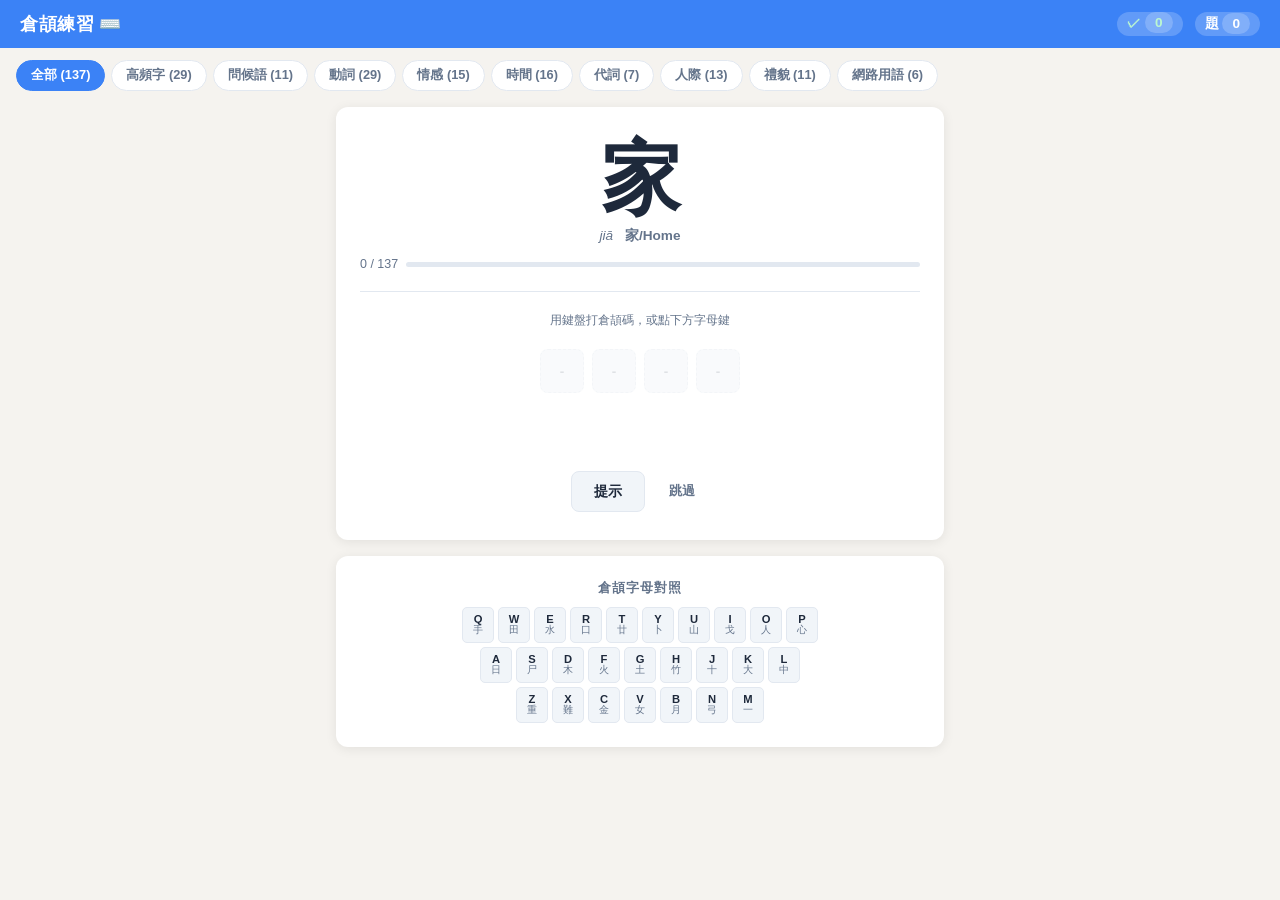
==== index.html @ c2fa1468 "Add Cangjie input method practice website Single-page HTML/CSS/JS app for practising 倉頡 (Cangjie) in" ====
<!DOCTYPE html>
<html lang="zh-TW">
<head>
  <meta charset="UTF-8" />
  <meta name="viewport" content="width=device-width, initial-scale=1.0" />
  <title>倉頡練習 Cangjie Practice</title>
  <style>
    /* ── Reset & Base ── */
    *, *::before, *::after { box-sizing: border-box; margin: 0; padding: 0; }
    :root {
      --bg: #f5f3ef;
      --card: #ffffff;
      --primary: #3b82f6;
      --primary-dark: #2563eb;
      --success: #22c55e;
      --error: #ef4444;
      --warn: #f59e0b;
      --text: #1e293b;
      --muted: #64748b;
      --border: #e2e8f0;
      --key-bg: #f1f5f9;
      --key-active: #bfdbfe;
      --key-correct: #bbf7d0;
      --radius: 12px;
      --shadow: 0 2px 12px rgba(0,0,0,.08);
    }
    html { font-size: 16px; }
    body {
      font-family: -apple-system, BlinkMacSystemFont, 'Segoe UI', 'PingFang TC',
                   'Noto Sans TC', sans-serif;
      background: var(--bg);
      color: var(--text);
      min-height: 100dvh;
      display: flex;
      flex-direction: column;
    }

    /* ── Header ── */
    header {
      background: var(--primary);
      color: #fff;
      padding: 12px 20px;
      display: flex;
      align-items: center;
      justify-content: space-between;
      flex-wrap: wrap;
      gap: 8px;
    }
    header h1 { font-size: 1.1rem; font-weight: 700; letter-spacing: .5px; }
    .score-bar {
      display: flex;
      gap: 12px;
      font-size: .85rem;
      font-weight: 600;
    }
    .score-bar span { background: rgba(255,255,255,.2); padding: 3px 10px; border-radius: 20px; }
    .score-correct { color: #bbf7d0; }
    .score-total   { color: #fff; }

    /* ── Category Tabs ── */
    .tabs {
      display: flex;
      overflow-x: auto;
      gap: 6px;
      padding: 12px 16px 0;
      scrollbar-width: none;
    }
    .tabs::-webkit-scrollbar { display: none; }
    .tab {
      flex-shrink: 0;
      padding: 6px 14px;
      border-radius: 20px;
      border: 1.5px solid var(--border);
      background: var(--card);
      cursor: pointer;
      font-size: .8rem;
      font-weight: 600;
      color: var(--muted);
      transition: all .2s;
      white-space: nowrap;
    }
    .tab.active {
      background: var(--primary);
      border-color: var(--primary);
      color: #fff;
    }

    /* ── Main Card ── */
    main {
      flex: 1;
      display: flex;
      flex-direction: column;
      align-items: center;
      padding: 16px;
      gap: 16px;
      max-width: 640px;
      width: 100%;
      margin: 0 auto;
    }

    .card {
      background: var(--card);
      border-radius: var(--radius);
      box-shadow: var(--shadow);
      padding: 24px;
      width: 100%;
    }

    /* Character display */
    .char-display {
      text-align: center;
      padding: 8px 0 4px;
    }
    .char-big {
      font-size: 5rem;
      line-height: 1;
      font-weight: 700;
      color: var(--text);
      letter-spacing: -2px;
    }
    .char-meta {
      margin-top: 8px;
      font-size: .85rem;
      color: var(--muted);
    }
    .char-pinyin { font-style: italic; margin-right: 8px; }
    .char-meaning { font-weight: 600; }

    /* Progress */
    .progress-wrap {
      margin-top: 12px;
      display: flex;
      align-items: center;
      gap: 8px;
      font-size: .78rem;
      color: var(--muted);
    }
    .progress-bar {
      flex: 1;
      height: 5px;
      background: var(--border);
      border-radius: 4px;
      overflow: hidden;
    }
    .progress-fill {
      height: 100%;
      background: var(--primary);
      border-radius: 4px;
      transition: width .4s;
    }

    /* Input area */
    .input-area {
      display: flex;
      flex-direction: column;
      align-items: center;
      gap: 12px;
      padding: 4px 0;
    }
    .code-display {
      display: flex;
      gap: 8px;
      justify-content: center;
      min-height: 52px;
      align-items: center;
    }
    .code-key {
      width: 44px;
      height: 44px;
      border-radius: 8px;
      background: var(--key-bg);
      border: 1.5px solid var(--border);
      display: flex;
      flex-direction: column;
      align-items: center;
      justify-content: center;
      font-size: .85rem;
      font-weight: 700;
      text-transform: uppercase;
      transition: all .15s;
      position: relative;
    }
    .code-key .radical {
      font-size: .6rem;
      color: var(--muted);
      font-weight: 400;
      margin-top: 1px;
    }
    .code-key.typed   { background: var(--key-active); border-color: var(--primary); color: var(--primary-dark); }
    .code-key.correct { background: var(--key-correct); border-color: var(--success); color: #15803d; }
    .code-key.wrong   { background: #fee2e2; border-color: var(--error); color: #b91c1c; }
    .code-key.empty   { border-style: dashed; opacity: .4; }

    /* Hidden real input to catch keyboard */
    #hidden-input {
      position: absolute;
      opacity: 0;
      pointer-events: none;
      width: 1px;
      height: 1px;
    }

    /* Feedback message */
    .feedback {
      font-size: .95rem;
      font-weight: 700;
      min-height: 1.4em;
      text-align: center;
      transition: opacity .2s;
    }
    .feedback.correct { color: var(--success); }
    .feedback.wrong   { color: var(--error); }
    .feedback.hint    { color: var(--warn); }

    /* Answer reveal */
    .answer-reveal {
      font-size: .85rem;
      color: var(--muted);
      text-align: center;
      min-height: 1.2em;
    }
    .answer-reveal strong { color: var(--text); font-family: monospace; letter-spacing: 2px; font-size: 1rem; }

    /* Buttons */
    .btn-row {
      display: flex;
      gap: 10px;
      justify-content: center;
      flex-wrap: wrap;
    }
    button {
      padding: 10px 22px;
      border-radius: 8px;
      border: none;
      font-size: .9rem;
      font-weight: 600;
      cursor: pointer;
      transition: all .15s;
    }
    .btn-primary {
      background: var(--primary);
      color: #fff;
    }
    .btn-primary:hover { background: var(--primary-dark); }
    .btn-secondary {
      background: var(--key-bg);
      color: var(--text);
      border: 1.5px solid var(--border);
    }
    .btn-secondary:hover { background: var(--border); }
    .btn-skip {
      background: transparent;
      color: var(--muted);
      font-size: .8rem;
      padding: 6px 14px;
    }

    /* ── Cangjie Keyboard Reference ── */
    .kbd-ref {
      width: 100%;
    }
    .kbd-ref h3 {
      font-size: .8rem;
      color: var(--muted);
      text-align: center;
      margin-bottom: 10px;
      text-transform: uppercase;
      letter-spacing: 1px;
    }
    .keyboard {
      display: flex;
      flex-direction: column;
      gap: 4px;
      align-items: center;
    }
    .kbd-row {
      display: flex;
      gap: 4px;
    }
    .kkey {
      width: 32px;
      height: 36px;
      border-radius: 5px;
      background: var(--key-bg);
      border: 1px solid var(--border);
      display: flex;
      flex-direction: column;
      align-items: center;
      justify-content: center;
      font-size: .65rem;
      line-height: 1.1;
      cursor: pointer;
      transition: background .1s;
      user-select: none;
    }
    .kkey:active { background: var(--key-active); }
    .kkey .eng  { font-weight: 700; font-size: .7rem; }
    .kkey .chi  { font-size: .62rem; color: var(--muted); }
    .kkey.lit   { background: var(--key-active); border-color: var(--primary); }

    /* ── Stats / Completed ── */
    .done-screen {
      text-align: center;
      padding: 16px 0;
    }
    .done-screen .big-emoji { font-size: 3.5rem; margin-bottom: 8px; }
    .done-screen h2 { font-size: 1.3rem; margin-bottom: 6px; }
    .done-screen p  { color: var(--muted); font-size: .9rem; }
    .stat-row {
      display: flex;
      gap: 12px;
      justify-content: center;
      margin: 16px 0;
      flex-wrap: wrap;
    }
    .stat-box {
      padding: 12px 20px;
      border-radius: var(--radius);
      background: var(--key-bg);
      text-align: center;
    }
    .stat-box .num  { font-size: 1.8rem; font-weight: 700; color: var(--primary); }
    .stat-box .lbl  { font-size: .75rem; color: var(--muted); margin-top: 2px; }

    /* ── Mobile tap buttons (virtual keyboard) ── */
    .mobile-hint {
      font-size: .75rem;
      color: var(--muted);
      text-align: center;
      margin-bottom: 4px;
    }

    @media (max-width: 480px) {
      .char-big { font-size: 4rem; }
      .kkey { width: 28px; height: 32px; font-size: .55rem; }
      .kkey .eng { font-size: .6rem; }
    }
  </style>
</head>
<body>

<header>
  <h1>倉頡練習 ⌨️</h1>
  <div class="score-bar">
    <span class="score-correct">✓ <span id="hdr-correct">0</span></span>
    <span class="score-total">題 <span id="hdr-total">0</span></span>
  </div>
</header>

<div class="tabs" id="tabs"></div>

<main>
  <!-- Practice card -->
  <div class="card" id="practice-card">
    <div class="char-display">
      <div class="char-big" id="char-display">？</div>
      <div class="char-meta">
        <span class="char-pinyin" id="char-pinyin"></span>
        <span class="char-meaning" id="char-meaning"></span>
      </div>
      <div class="progress-wrap">
        <span id="prog-text">0 / 0</span>
        <div class="progress-bar"><div class="progress-fill" id="prog-fill" style="width:0%"></div></div>
      </div>
    </div>

    <hr style="margin:16px 0;border:none;border-top:1px solid var(--border)">

    <div class="input-area">
      <div class="mobile-hint">用鍵盤打倉頡碼，或點下方字母鍵</div>

      <div class="code-display" id="code-display"></div>

      <input id="hidden-input" type="text" autocomplete="off" autocorrect="off"
             autocapitalize="off" spellcheck="false" />

      <div class="feedback" id="feedback"></div>
      <div class="answer-reveal" id="answer-reveal"></div>

      <div class="btn-row">
        <button class="btn-secondary" id="btn-hint">提示</button>
        <button class="btn-primary" id="btn-next" style="display:none">下一題 →</button>
        <button class="btn-skip" id="btn-skip">跳過</button>
      </div>
    </div>
  </div>

  <!-- Done screen (hidden) -->
  <div class="card done-screen" id="done-card" style="display:none">
    <div class="big-emoji" id="done-emoji">🎉</div>
    <h2 id="done-title">練習完成！</h2>
    <p id="done-sub"></p>
    <div class="stat-row">
      <div class="stat-box">
        <div class="num" id="stat-correct">-</div>
        <div class="lbl">答對</div>
      </div>
      <div class="stat-box">
        <div class="num" id="stat-total">-</div>
        <div class="lbl">總題數</div>
      </div>
      <div class="stat-box">
        <div class="num" id="stat-pct">-</div>
        <div class="lbl">正確率</div>
      </div>
    </div>
    <div class="btn-row">
      <button class="btn-primary" id="btn-restart">再練一次</button>
      <button class="btn-secondary" id="btn-allcat">選其他類別</button>
    </div>
  </div>

  <!-- Cangjie keyboard reference -->
  <div class="card kbd-ref">
    <h3>倉頡字母對照</h3>
    <div class="keyboard" id="keyboard"></div>
  </div>
</main>

<script>
// ─────────────────────────────────────────────
// Cangjie key → radical mapping
// ─────────────────────────────────────────────
const CJ_KEYS = {
  q:'手', w:'田', e:'水', r:'口', t:'廿',
  y:'卜', u:'山', i:'戈', o:'人', p:'心',
  a:'日', s:'尸', d:'木', f:'火', g:'土',
  h:'竹', j:'十', k:'大', l:'中',
  z:'重', x:'難', c:'金', v:'女', b:'月', n:'弓', m:'一'
};

// ─────────────────────────────────────────────
// Character dataset  (char, code, pinyin, meaning, category)
// Codes verified against Jackchows/Cangjie5 TC dictionary
// ─────────────────────────────────────────────
const CHARS = [
  // ── 人稱代詞
  { char:'我', code:'hqi',   pinyin:'wǒ',    meaning:'我/I',      cat:'pronouns' },
  { char:'你', code:'onf',   pinyin:'nǐ',    meaning:'你/You',    cat:'pronouns' },
  { char:'他', code:'opd',   pinyin:'tā',    meaning:'他/He',     cat:'pronouns' },
  { char:'她', code:'vpd',   pinyin:'tā',    meaning:'她/She',    cat:'pronouns' },
  { char:'們', code:'oan',   pinyin:'men',   meaning:'們/Plural', cat:'pronouns' },
  { char:'大', code:'k',     pinyin:'dà',    meaning:'大/Big',    cat:'pronouns' },
  { char:'小', code:'nc',    pinyin:'xiǎo',  meaning:'小/Small',  cat:'pronouns' },

  // ── 基本問候
  { char:'好', code:'vnd',   pinyin:'hǎo',  meaning:'好/Good',    cat:'greet' },
  { char:'嗎', code:'rsqf',  pinyin:'ma',   meaning:'嗎/？(Q)',   cat:'greet' },
  { char:'呢', code:'rsp',   pinyin:'ne',   meaning:'呢/And you?',cat:'greet' },
  { char:'啊', code:'rnlr',  pinyin:'ā',    meaning:'啊/Ah!',     cat:'greet' },
  { char:'嗯', code:'rwkp',  pinyin:'ń',    meaning:'嗯/Mm-hmm',  cat:'greet' },
  { char:'吧', code:'rau',   pinyin:'ba',   meaning:'吧/Right?',  cat:'greet' },
  { char:'哦', code:'rhqi',  pinyin:'ò',    meaning:'哦/Oh',      cat:'greet' },
  { char:'哈', code:'romr',  pinyin:'hā',   meaning:'哈/Haha',    cat:'greet' },
  { char:'哇', code:'rgg',   pinyin:'wā',   meaning:'哇/Wow',     cat:'greet' },
  { char:'嘿', code:'rwgf',  pinyin:'hēi',  meaning:'嘿/Hey',     cat:'greet' },
  { char:'哎', code:'rtk',   pinyin:'āi',   meaning:'哎/Alas',    cat:'greet' },

  // ── 常用動詞
  { char:'是', code:'amyo',  pinyin:'shì',  meaning:'是/Is',      cat:'verbs' },
  { char:'有', code:'kb',    pinyin:'yǒu',  meaning:'有/Have',    cat:'verbs' },
  { char:'要', code:'mwv',   pinyin:'yào',  meaning:'要/Want',    cat:'verbs' },
  { char:'來', code:'doo',   pinyin:'lái',  meaning:'來/Come',    cat:'verbs' },
  { char:'去', code:'gi',    pinyin:'qù',   meaning:'去/Go',      cat:'verbs' },
  { char:'說', code:'yrcru', pinyin:'shuō', meaning:'說/Say',     cat:'verbs' },
  { char:'看', code:'hqbu',  pinyin:'kàn',  meaning:'看/Look',    cat:'verbs' },
  { char:'知', code:'okr',   pinyin:'zhī',  meaning:'知/Know',    cat:'verbs' },
  { char:'想', code:'dup',   pinyin:'xiǎng',meaning:'想/Think',   cat:'verbs' },
  { char:'做', code:'ojrk',  pinyin:'zuò',  meaning:'做/Do',      cat:'verbs' },
  { char:'吃', code:'ron',   pinyin:'chī',  meaning:'吃/Eat',     cat:'verbs' },
  { char:'喝', code:'rapp',  altCodes:['rapv'], pinyin:'hē',   meaning:'喝/Drink',   cat:'verbs' },
  { char:'玩', code:'mgmmu', pinyin:'wán',  meaning:'玩/Play',    cat:'verbs' },
  { char:'走', code:'gyo',   pinyin:'zǒu',  meaning:'走/Walk',    cat:'verbs' },
  { char:'睡', code:'buhjm', pinyin:'shuì', meaning:'睡/Sleep',   cat:'verbs' },
  { char:'買', code:'wlbuc', pinyin:'mǎi',  meaning:'買/Buy',     cat:'verbs' },
  { char:'聽', code:'sgjwp', pinyin:'tīng', meaning:'聽/Listen',  cat:'verbs' },
  { char:'問', code:'anr',   pinyin:'wèn',  meaning:'問/Ask',     cat:'verbs' },
  { char:'幫', code:'gihab', pinyin:'bāng', meaning:'幫/Help',    cat:'verbs' },
  { char:'請', code:'yrqmb', pinyin:'qǐng', meaning:'請/Please',  cat:'verbs' },
  { char:'開', code:'anmt',  pinyin:'kāi',  meaning:'開/Open',    cat:'verbs' },
  { char:'關', code:'anvit', pinyin:'guān', meaning:'關/Close',   cat:'verbs' },
  { char:'找', code:'qi',    pinyin:'zhǎo', meaning:'找/Find',    cat:'verbs' },
  { char:'等', code:'hgdi',  pinyin:'děng', meaning:'等/Wait',    cat:'verbs' },
  { char:'覺', code:'hbbuu', pinyin:'jué',  meaning:'覺/Feel',    cat:'verbs' },
  { char:'得', code:'hoami', pinyin:'de',   meaning:'得/得',      cat:'verbs' },
  { char:'給', code:'vfomr', pinyin:'gěi',  meaning:'給/Give',    cat:'verbs' },
  { char:'讓', code:'yryrv', pinyin:'ràng', meaning:'讓/Let',     cat:'verbs' },
  { char:'記', code:'yrsu',  pinyin:'jì',   meaning:'記/Remember',cat:'verbs' },

  // ── 情感
  { char:'愛', code:'bbpe',  pinyin:'ài',   meaning:'愛/Love',    cat:'emotion' },
  { char:'喜', code:'grtr',  pinyin:'xǐ',   meaning:'喜/Happy',   cat:'emotion' },
  { char:'歡', code:'tgno',  pinyin:'huān', meaning:'歡/Joyful',  cat:'emotion' },
  { char:'樂', code:'vid',   pinyin:'lè',   meaning:'樂/Joyful',  cat:'emotion' },
  { char:'快', code:'pdk',   pinyin:'kuài', meaning:'快/Fast',    cat:'emotion' },
  { char:'高', code:'yrbr',  pinyin:'gāo',  meaning:'高/High',    cat:'emotion' },
  { char:'興', code:'hxbc',  pinyin:'xìng', meaning:'興/Excited', cat:'emotion' },
  { char:'棒', code:'dqkq',  pinyin:'bàng', meaning:'棒/Great',   cat:'emotion' },
  { char:'難', code:'toog',  pinyin:'nán',  meaning:'難/Hard',    cat:'emotion' },
  { char:'苦', code:'tjr',   pinyin:'kǔ',   meaning:'苦/Bitter',  cat:'emotion' },
  { char:'真', code:'jbmc',  pinyin:'zhēn', meaning:'真/Real',    cat:'emotion' },
  { char:'感', code:'irp',   pinyin:'gǎn',  meaning:'感/Feel',    cat:'emotion' },
  { char:'情', code:'pqmb',  pinyin:'qíng', meaning:'情/Feeling', cat:'emotion' },
  { char:'思', code:'wp',    pinyin:'sī',   meaning:'思/Think',   cat:'emotion' },
  { char:'心', code:'p',     pinyin:'xīn',  meaning:'心/Heart',   cat:'emotion' },

  // ── 時間
  { char:'今', code:'oin',   pinyin:'jīn',  meaning:'今/Today',   cat:'time' },
  { char:'明', code:'ab',    pinyin:'míng', meaning:'明/Tomorrow',cat:'time' },
  { char:'昨', code:'aos',   pinyin:'zuó',  meaning:'昨/Yesterday',cat:'time'},
  { char:'早', code:'aj',    pinyin:'zǎo',  meaning:'早/Morning', cat:'time' },
  { char:'晚', code:'anau',  altCodes:['ashu'], pinyin:'wǎn',  meaning:'晚/Evening', cat:'time' },
  { char:'天', code:'mk',    pinyin:'tiān', meaning:'天/Day',     cat:'time' },
  { char:'日', code:'a',     pinyin:'rì',   meaning:'日/Sun/Day', cat:'time' },
  { char:'月', code:'b',     pinyin:'yuè',  meaning:'月/Month',   cat:'time' },
  { char:'年', code:'oq',    pinyin:'nián', meaning:'年/Year',    cat:'time' },
  { char:'星', code:'ahqm',  pinyin:'xīng', meaning:'星/Star',    cat:'time' },
  { char:'期', code:'tcb',   pinyin:'qī',   meaning:'期/Period',  cat:'time' },
  { char:'時', code:'agdi',  pinyin:'shí',  meaning:'時/Time',    cat:'time' },
  { char:'候', code:'olnk',  pinyin:'hòu',  meaning:'候/Wait',    cat:'time' },
  { char:'後', code:'hovie', pinyin:'hòu',  meaning:'後/After',   cat:'time' },
  { char:'前', code:'tbln',  pinyin:'qián', meaning:'前/Before',  cat:'time' },
  { char:'再', code:'mgb',   pinyin:'zài',  meaning:'再/Again',   cat:'time' },

  // ── 常見高頻字
  { char:'的', code:'hapi',  pinyin:'de',   meaning:'的/possessive',cat:'common' },
  { char:'一', code:'m',     pinyin:'yī',   meaning:'一/One',     cat:'common' },
  { char:'不', code:'mf',    pinyin:'bù',   meaning:'不/Not',     cat:'common' },
  { char:'了', code:'nn',    pinyin:'le',   meaning:'了/particle',cat:'common' },
  { char:'和', code:'hdr',   pinyin:'hé',   meaning:'和/And',     cat:'common' },
  { char:'人', code:'o',     pinyin:'rén',  meaning:'人/Person',  cat:'common' },
  { char:'這', code:'yymr',  pinyin:'zhè',  meaning:'這/This',    cat:'common' },
  { char:'中', code:'l',     pinyin:'zhōng',meaning:'中/Middle',  cat:'common' },
  { char:'為', code:'iknf',  pinyin:'wéi',  meaning:'為/For',     cat:'common' },
  { char:'上', code:'ym',    pinyin:'shàng',meaning:'上/Up',      cat:'common' },
  { char:'個', code:'owjr',  pinyin:'gè',   meaning:'個/Measure', cat:'common' },
  { char:'以', code:'vio',   pinyin:'yǐ',   meaning:'以/Use',     cat:'common' },
  { char:'也', code:'pd',    pinyin:'yě',   meaning:'也/Also',    cat:'common' },
  { char:'能', code:'ibpp',  pinyin:'néng', meaning:'能/Can',     cat:'common' },
  { char:'下', code:'my',    pinyin:'xià',  meaning:'下/Down',    cat:'common' },
  { char:'子', code:'nd',    pinyin:'zi',   meaning:'子/Child',   cat:'common' },
  { char:'在', code:'klg',   pinyin:'zài',  meaning:'在/At',      cat:'common' },
  { char:'可', code:'mnr',   pinyin:'kě',   meaning:'可/Can',     cat:'common' },
  { char:'就', code:'yfiku', pinyin:'jiù',  meaning:'就/Just',    cat:'common' },
  { char:'對', code:'tgdi',  pinyin:'duì',  meaning:'對/Right',   cat:'common' },
  { char:'會', code:'omwa',  pinyin:'huì',  meaning:'會/Will',    cat:'common' },
  { char:'都', code:'janl',  pinyin:'dōu',  meaning:'都/All',     cat:'common' },
  { char:'那', code:'sqnl',  pinyin:'nà',   meaning:'那/That',    cat:'common' },
  { char:'就', code:'yfiku', pinyin:'jiù',  meaning:'就/Then',    cat:'common' },
  { char:'因', code:'wk',    pinyin:'yīn',  meaning:'因/Because', cat:'common' },
  { char:'而', code:'mbll',  pinyin:'ér',   meaning:'而/And',     cat:'common' },
  { char:'但', code:'oam',   pinyin:'dàn',  meaning:'但/But',     cat:'common' },
  { char:'或', code:'irm',   pinyin:'huò',  meaning:'或/Or',      cat:'common' },
  { char:'只', code:'rc',    pinyin:'zhǐ',  meaning:'只/Only',    cat:'common' },
  { char:'已', code:'su',    pinyin:'yǐ',   meaning:'已/Already', cat:'common' },

  // ── 人際關係
  { char:'朋', code:'bb',    pinyin:'péng', meaning:'朋/Friend',  cat:'people' },
  { char:'友', code:'ke',    pinyin:'yǒu',  meaning:'友/Friend',  cat:'people' },
  { char:'家', code:'jmso',  pinyin:'jiā',  meaning:'家/Home',    cat:'people' },
  { char:'父', code:'ck',    pinyin:'fù',   meaning:'父/Father',  cat:'people' },
  { char:'母', code:'wyi',   pinyin:'mǔ',   meaning:'母/Mother',  cat:'people' },
  { char:'兄', code:'rhu',   pinyin:'xiōng',meaning:'兄/Brother', cat:'people' },
  { char:'弟', code:'cnlh',  pinyin:'dì',   meaning:'弟/Brother', cat:'people' },
  { char:'姐', code:'vbm',   pinyin:'jiě',  meaning:'姐/Sister',  cat:'people' },
  { char:'妹', code:'vjd',   pinyin:'mèi',  meaning:'妹/Sister',  cat:'people' },
  { char:'男', code:'wks',   pinyin:'nán',  meaning:'男/Male',    cat:'people' },
  { char:'女', code:'v',     pinyin:'nǚ',   meaning:'女/Female',  cat:'people' },
  { char:'老', code:'jkp',   pinyin:'lǎo',  meaning:'老/Old',     cat:'people' },
  { char:'師', code:'hrmlb', pinyin:'shī',  meaning:'師/Teacher', cat:'people' },

  // ── 道謝道歉
  { char:'謝', code:'yrhhi', pinyin:'xiè',  meaning:'謝/Thanks',  cat:'polite' },
  { char:'對', code:'tgdi',  pinyin:'duì',  meaning:'對/Correct', cat:'polite' },
  { char:'起', code:'goru',  pinyin:'qǐ',   meaning:'起/Rise',    cat:'polite' },
  { char:'沒', code:'ehse',  altCodes:['ene'], pinyin:'méi',  meaning:'沒/No/Not',  cat:'polite' },
  { char:'事', code:'jlln',  pinyin:'shì',  meaning:'事/Matter',  cat:'polite' },
  { char:'係', code:'ohvf',  pinyin:'xì',   meaning:'係/Connect', cat:'polite' },
  { char:'辛', code:'ytj',   pinyin:'xīn',  meaning:'辛/Hard',    cat:'polite' },
  { char:'苦', code:'tjr',   pinyin:'kǔ',   meaning:'苦/Hard',    cat:'polite' },
  { char:'加', code:'ksr',   pinyin:'jiā',  meaning:'加/Add',     cat:'polite' },
  { char:'油', code:'elw',   pinyin:'yóu',  meaning:'油/Oil',     cat:'polite' },
  { char:'抱', code:'qpru',  pinyin:'bào',  meaning:'抱/Hold',    cat:'polite' },
  { char:'歉', code:'ccno',  altCodes:['hcno','tcno'], pinyin:'qiàn', meaning:'歉/Apology', cat:'polite' },
  { char:'意', code:'ytap',  pinyin:'yì',   meaning:'意/Meaning', cat:'polite' },
  { char:'思', code:'wp',    pinyin:'si',   meaning:'思/Think',   cat:'polite' },

  // ── 網路用語 / 常用表達
  { char:'哈', code:'romr',  pinyin:'hā',   meaning:'哈/LOL',     cat:'net' },
  { char:'哦', code:'rhqi',  pinyin:'ò',    meaning:'哦/Oh I see',cat:'net' },
  { char:'嗯', code:'rwkp',  pinyin:'ń',    meaning:'嗯/Mm',      cat:'net' },
  { char:'喔', code:'rsmg',  pinyin:'ō',    meaning:'喔/Oh',      cat:'net' },
  { char:'棒', code:'dqkq',  pinyin:'bàng', meaning:'棒/Awesome', cat:'net' },
  { char:'讚', code:'yrhuc', pinyin:'zàn',  meaning:'讚/Like',    cat:'net' },
  { char:'很', code:'hoav',  pinyin:'hěn',  meaning:'很/Very',    cat:'net' },
  { char:'超', code:'goshr', pinyin:'chāo', meaning:'超/Super',   cat:'net' },
  { char:'最', code:'asje',  pinyin:'zuì',  meaning:'最/Most',    cat:'net' },
  { char:'好', code:'vnd',   pinyin:'hǎo',  meaning:'好/Good',    cat:'net' },
  { char:'了', code:'nn',    pinyin:'le',   meaning:'了/Done',    cat:'net' },
  { char:'喜', code:'grtr',  pinyin:'xǐ',   meaning:'喜/Like',    cat:'net' },
  { char:'歡', code:'tgno',  pinyin:'huān', meaning:'歡/Happy',   cat:'net' },
  { char:'哭', code:'rrik',  pinyin:'kū',   meaning:'哭/Cry',     cat:'net' },
];

// Remove duplicates by char
const seen = new Set();
const UNIQUE_CHARS = CHARS.filter(c => {
  if (seen.has(c.char)) return false;
  seen.add(c.char);
  return true;
});

// ─────────────────────────────────────────────
// Categories
// ─────────────────────────────────────────────
const CATEGORIES = [
  { id: 'all',      label: '全部' },
  { id: 'common',   label: '高頻字' },
  { id: 'greet',    label: '問候語' },
  { id: 'verbs',    label: '動詞' },
  { id: 'emotion',  label: '情感' },
  { id: 'time',     label: '時間' },
  { id: 'pronouns', label: '代詞' },
  { id: 'people',   label: '人際' },
  { id: 'polite',   label: '禮貌' },
  { id: 'net',      label: '網路用語' },
];

// ─────────────────────────────────────────────
// State
// ─────────────────────────────────────────────
let currentCat  = 'all';
let queue       = [];
let idx         = 0;
let typed       = '';
let answered    = false;
let totalQ      = 0;
let correctQ    = 0;
let litKeys     = new Set();

// ─────────────────────────────────────────────
// DOM refs
// ─────────────────────────────────────────────
const elChar    = document.getElementById('char-display');
const elPinyin  = document.getElementById('char-pinyin');
const elMeaning = document.getElementById('char-meaning');
const elProg    = document.getElementById('prog-text');
const elFill    = document.getElementById('prog-fill');
const elCode    = document.getElementById('code-display');
const elFB      = document.getElementById('feedback');
const elReveal  = document.getElementById('answer-reveal');
const elNext    = document.getElementById('btn-next');
const elHint    = document.getElementById('btn-hint');
const elSkip    = document.getElementById('btn-skip');
const elInput   = document.getElementById('hidden-input');
const elHdrC    = document.getElementById('hdr-correct');
const elHdrT    = document.getElementById('hdr-total');
const elPCard   = document.getElementById('practice-card');
const elDCard   = document.getElementById('done-card');
const elKbd     = document.getElementById('keyboard');

// ─────────────────────────────────────────────
// Build Cangjie keyboard reference
// ─────────────────────────────────────────────
const KBD_ROWS = [
  ['q','w','e','r','t','y','u','i','o','p'],
  ['a','s','d','f','g','h','j','k','l'],
  ['z','x','c','v','b','n','m'],
];

function buildKeyboard() {
  KBD_ROWS.forEach(row => {
    const div = document.createElement('div');
    div.className = 'kbd-row';
    row.forEach(k => {
      const el = document.createElement('div');
      el.className = 'kkey';
      el.id = `kkey-${k}`;
      el.innerHTML = `<span class="eng">${k.toUpperCase()}</span><span class="chi">${CJ_KEYS[k] || ''}</span>`;
      div.appendChild(el);
    });
    elKbd.appendChild(div);
  });
}

function litKeyboard(keys) {
  litKeys.forEach(k => {
    const el = document.getElementById(`kkey-${k}`);
    if (el) el.classList.remove('lit');
  });
  litKeys.clear();
  keys.forEach(k => {
    const el = document.getElementById(`kkey-${k}`);
    if (el) { el.classList.add('lit'); litKeys.add(k); }
  });
}

// ─────────────────────────────────────────────
// Build category tabs
// ─────────────────────────────────────────────
function buildTabs() {
  const wrap = document.getElementById('tabs');
  CATEGORIES.forEach(c => {
    const btn = document.createElement('button');
    btn.className = 'tab' + (c.id === currentCat ? ' active' : '');
    const count = c.id === 'all'
      ? UNIQUE_CHARS.length
      : UNIQUE_CHARS.filter(x => x.cat === c.id).length;
    btn.textContent = `${c.label} (${count})`;
    btn.dataset.cat = c.id;
    btn.addEventListener('click', () => {
      currentCat = c.id;
      document.querySelectorAll('.tab').forEach(t => t.classList.remove('active'));
      btn.classList.add('active');
      startSession();
    });
    wrap.appendChild(btn);
  });
}

// ─────────────────────────────────────────────
// Session management
// ─────────────────────────────────────────────
function startSession() {
  const pool = currentCat === 'all'
    ? [...UNIQUE_CHARS]
    : UNIQUE_CHARS.filter(c => c.cat === currentCat);

  // Shuffle
  queue = pool.sort(() => Math.random() - .5);
  idx       = 0;
  totalQ    = 0;
  correctQ  = 0;
  updateHeader();
  elPCard.style.display = '';
  elDCard.style.display = 'none';
  loadQuestion();
}

function loadQuestion() {
  if (idx >= queue.length) { showDone(); return; }
  const item = queue[idx];
  elChar.textContent    = item.char;
  elPinyin.textContent  = item.pinyin;
  elMeaning.textContent = item.meaning;
  typed    = '';
  answered = false;
  elFB.textContent     = '';
  elFB.className       = 'feedback';
  elReveal.innerHTML   = '';
  elNext.style.display = 'none';
  elHint.style.display = '';
  elSkip.style.display = '';
  renderCodeSlots(item.code, '');
  litKeyboard([]);
  updateProgress();
  focusInput();
}

function updateProgress() {
  const total = queue.length;
  const pct   = total ? Math.round((idx / total) * 100) : 0;
  elProg.textContent      = `${idx} / ${total}`;
  elFill.style.width      = `${pct}%`;
}

function updateHeader() {
  elHdrC.textContent = correctQ;
  elHdrT.textContent = totalQ;
}

// ─────────────────────────────────────────────
// Render code key slots
// ─────────────────────────────────────────────
function renderCodeSlots(code, typed, state) {
  elCode.innerHTML = '';
  const len = code.length;
  for (let i = 0; i < len; i++) {
    const letter = code[i];
    const div = document.createElement('div');
    let cls = 'code-key';
    if (state === 'correct') {
      cls += ' correct';
      div.innerHTML = `${letter.toUpperCase()}<span class="radical">${CJ_KEYS[letter] || ''}</span>`;
    } else if (state === 'wrong') {
      if (i < typed.length) {
        cls += typed[i] === letter ? ' correct' : ' wrong';
      } else {
        cls += ' empty';
      }
      div.innerHTML = `${letter.toUpperCase()}<span class="radical">${CJ_KEYS[letter] || ''}</span>`;
    } else {
      if (i < typed.length) {
        cls += ' typed';
        div.innerHTML = `${typed[i].toUpperCase()}<span class="radical">${CJ_KEYS[typed[i]] || ''}</span>`;
      } else {
        cls += ' empty';
        div.innerHTML = `<span style="opacity:.3">-</span>`;
      }
    }
    div.className = cls;
    elCode.appendChild(div);
  }
}

// ─────────────────────────────────────────────
// Input handling
// ─────────────────────────────────────────────
function focusInput() {
  elInput.value = '';
  // Small timeout for mobile
  setTimeout(() => elInput.focus(), 50);
}

elInput.addEventListener('input', e => {
  if (answered) return;
  const raw  = e.target.value.toLowerCase().replace(/[^a-z]/g, '');
  e.target.value = '';
  if (!raw) return;
  const item = queue[idx];
  const code = item.code;

  // Accept one char at a time
  for (const ch of raw) {
    if (typed.length < code.length) {
      typed += ch;
    }
  }
  renderCodeSlots(code, typed, null);
  litKeyboard([...typed]);

  // Auto-submit when length matches
  if (typed.length === code.length) {
    submitAnswer();
  }
});

// Also handle keydown for better desktop UX
elInput.addEventListener('keydown', e => {
  if (e.key === 'Backspace' && !answered) {
    typed = typed.slice(0, -1);
    renderCodeSlots(queue[idx].code, typed, null);
    litKeyboard([...typed]);
    e.preventDefault();
    return;
  }
  if (e.key === 'Enter' && answered) {
    nextQuestion();
    return;
  }
});

// Click anywhere on practice card to refocus
elPCard.addEventListener('click', () => { if (!answered) focusInput(); });

// ─────────────────────────────────────────────
// Submit
// ─────────────────────────────────────────────
function submitAnswer() {
  if (answered) return;
  answered = true;
  const item      = queue[idx];
  const code      = item.code;
  const validCodes = [code, ...(item.altCodes || [])];
  const isOK      = validCodes.includes(typed);

  totalQ++;
  if (isOK) correctQ++;
  updateHeader();

  if (isOK) {
    elFB.textContent  = '✓ 正確！';
    elFB.className    = 'feedback correct';
    renderCodeSlots(code, typed, 'correct');
    litKeyboard([...code]);
  } else {
    elFB.textContent  = '✗ 不對，正確答案：';
    elFB.className    = 'feedback wrong';
    renderCodeSlots(code, typed, 'wrong');
    showReveal(code);
  }

  elNext.style.display = 'inline-block';
  elHint.style.display = 'none';
  elSkip.style.display = 'none';
}

function showReveal(code) {
  const keys = [...code].map(k => `<strong>${k.toUpperCase()}</strong> ${CJ_KEYS[k] || ''}`).join(' ');
  elReveal.innerHTML = `${code.toUpperCase()} （${[...code].map(k=>CJ_KEYS[k]||k).join('')}）`;
}

// ─────────────────────────────────────────────
// Next question
// ─────────────────────────────────────────────
function nextQuestion() {
  idx++;
  loadQuestion();
}

elNext.addEventListener('click', nextQuestion);

elSkip.addEventListener('click', () => {
  // Move skipped item to end
  const skipped = queue.splice(idx, 1)[0];
  queue.push(skipped);
  updateProgress();
  loadQuestion();
});

elHint.addEventListener('click', () => {
  const item  = queue[idx];
  const first = item.code[0];
  elFB.textContent = `提示：第一個字母是 ${first.toUpperCase()} (${CJ_KEYS[first] || first})`;
  elFB.className   = 'feedback hint';
  litKeyboard([first]);
  focusInput();
});

// ─────────────────────────────────────────────
// Done screen
// ─────────────────────────────────────────────
function showDone() {
  elPCard.style.display = 'none';
  elDCard.style.display = '';
  const pct = totalQ ? Math.round((correctQ / totalQ) * 100) : 0;
  document.getElementById('stat-correct').textContent = correctQ;
  document.getElementById('stat-total').textContent   = totalQ;
  document.getElementById('stat-pct').textContent     = pct + '%';
  document.getElementById('done-emoji').textContent   = pct >= 80 ? '🎉' : pct >= 50 ? '💪' : '📚';
  document.getElementById('done-title').textContent   = pct >= 80 ? '練習完成！太棒了！' : pct >= 50 ? '繼續努力！' : '加油！多練習！';
  document.getElementById('done-sub').textContent     = `本次正確率 ${pct}%`;
  litKeyboard([]);
}

document.getElementById('btn-restart').addEventListener('click', startSession);
document.getElementById('btn-allcat').addEventListener('click', () => {
  currentCat = 'all';
  document.querySelectorAll('.tab').forEach(t => t.classList.remove('active'));
  document.querySelector('.tab[data-cat="all"]').classList.add('active');
  startSession();
});

// ─────────────────────────────────────────────
// Init
// ─────────────────────────────────────────────
buildKeyboard();

// Tap keyboard keys on mobile (delegated)
elKbd.addEventListener('click', e => {
  if (answered) return;
  const el = e.target.closest('.kkey');
  if (!el) return;
  const key = el.id.replace('kkey-', '');
  const item = queue[idx];
  if (!item) return;
  const code = item.code;
  if (typed.length < code.length) {
    typed += key;
    renderCodeSlots(code, typed, null);
    litKeyboard([...typed]);
    if (typed.length === code.length) submitAnswer();
  }
});

buildTabs();
startSession();
</script>
</body>
</html>
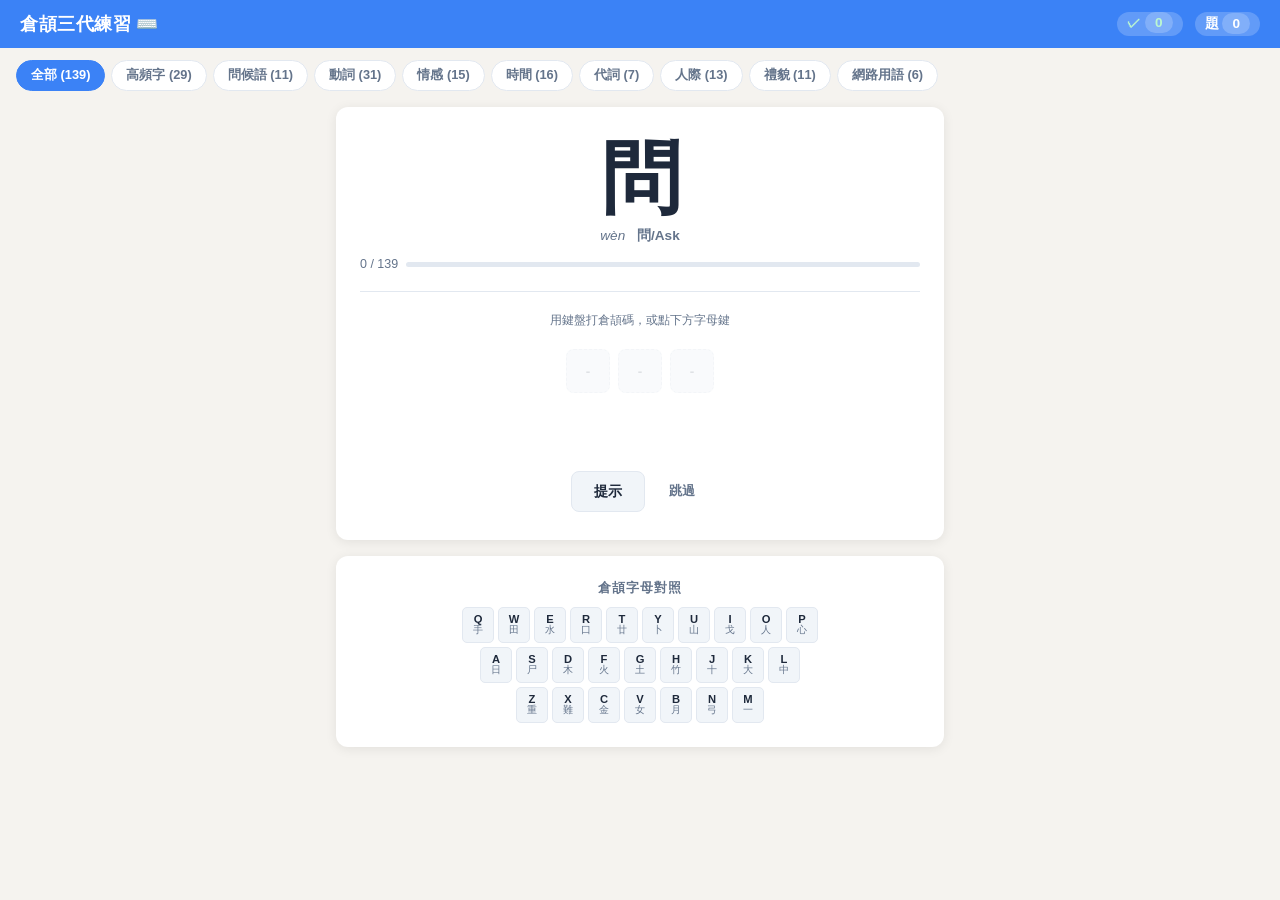
==== commit 183004c0: "Switch to Cangjie 3 (倉頡三代) codes - Rename title/header to 倉頡三代 - Fix 昨: aos→ahs (CJ3 code) - Fix 開: " ====
--- a/index.html
+++ b/index.html
@@ -3,7 +3,7 @@
 <head>
   <meta charset="UTF-8" />
   <meta name="viewport" content="width=device-width, initial-scale=1.0" />
-  <title>倉頡練習 Cangjie Practice</title>
+  <title>倉頡三代練習 Cangjie 3 Practice</title>
   <style>
     /* ── Reset & Base ── */
     *, *::before, *::after { box-sizing: border-box; margin: 0; padding: 0; }
@@ -340,7 +340,7 @@
 <body>
 
 <header>
-  <h1>倉頡練習 ⌨️</h1>
+  <h1>倉頡三代練習 ⌨️</h1>
   <div class="score-bar">
     <span class="score-correct">✓ <span id="hdr-correct">0</span></span>
     <span class="score-total">題 <span id="hdr-total">0</span></span>
@@ -477,7 +477,9 @@
   { char:'問', code:'anr',   pinyin:'wèn',  meaning:'問/Ask',     cat:'verbs' },
   { char:'幫', code:'gihab', pinyin:'bāng', meaning:'幫/Help',    cat:'verbs' },
   { char:'請', code:'yrqmb', pinyin:'qǐng', meaning:'請/Please',  cat:'verbs' },
-  { char:'開', code:'anmt',  pinyin:'kāi',  meaning:'開/Open',    cat:'verbs' },
+  { char:'作', code:'ohs',   pinyin:'zuò',  meaning:'作/Do/Make', cat:'verbs' },
+  { char:'應', code:'igp',   pinyin:'yīng', meaning:'應/Should',  cat:'verbs' },
+  { char:'開', code:'anmjj', altCodes:['anmkj','anmt'], pinyin:'kāi',  meaning:'開/Open',    cat:'verbs' },
   { char:'關', code:'anvit', pinyin:'guān', meaning:'關/Close',   cat:'verbs' },
   { char:'找', code:'qi',    pinyin:'zhǎo', meaning:'找/Find',    cat:'verbs' },
   { char:'等', code:'hgdi',  pinyin:'děng', meaning:'等/Wait',    cat:'verbs' },
@@ -507,7 +509,7 @@
   // ── 時間
   { char:'今', code:'oin',   pinyin:'jīn',  meaning:'今/Today',   cat:'time' },
   { char:'明', code:'ab',    pinyin:'míng', meaning:'明/Tomorrow',cat:'time' },
-  { char:'昨', code:'aos',   pinyin:'zuó',  meaning:'昨/Yesterday',cat:'time'},
+  { char:'昨', code:'ahs',   pinyin:'zuó',  meaning:'昨/Yesterday',cat:'time'},
   { char:'早', code:'aj',    pinyin:'zǎo',  meaning:'早/Morning', cat:'time' },
   { char:'晚', code:'anau',  altCodes:['ashu'], pinyin:'wǎn',  meaning:'晚/Evening', cat:'time' },
   { char:'天', code:'mk',    pinyin:'tiān', meaning:'天/Day',     cat:'time' },
@@ -581,7 +583,7 @@
   { char:'加', code:'ksr',   pinyin:'jiā',  meaning:'加/Add',     cat:'polite' },
   { char:'油', code:'elw',   pinyin:'yóu',  meaning:'油/Oil',     cat:'polite' },
   { char:'抱', code:'qpru',  pinyin:'bào',  meaning:'抱/Hold',    cat:'polite' },
-  { char:'歉', code:'ccno',  altCodes:['hcno','tcno'], pinyin:'qiàn', meaning:'歉/Apology', cat:'polite' },
+  { char:'歉', code:'hcno',  altCodes:['tcno'], pinyin:'qiàn', meaning:'歉/Apology', cat:'polite' },
   { char:'意', code:'ytap',  pinyin:'yì',   meaning:'意/Meaning', cat:'polite' },
   { char:'思', code:'wp',    pinyin:'si',   meaning:'思/Think',   cat:'polite' },
 
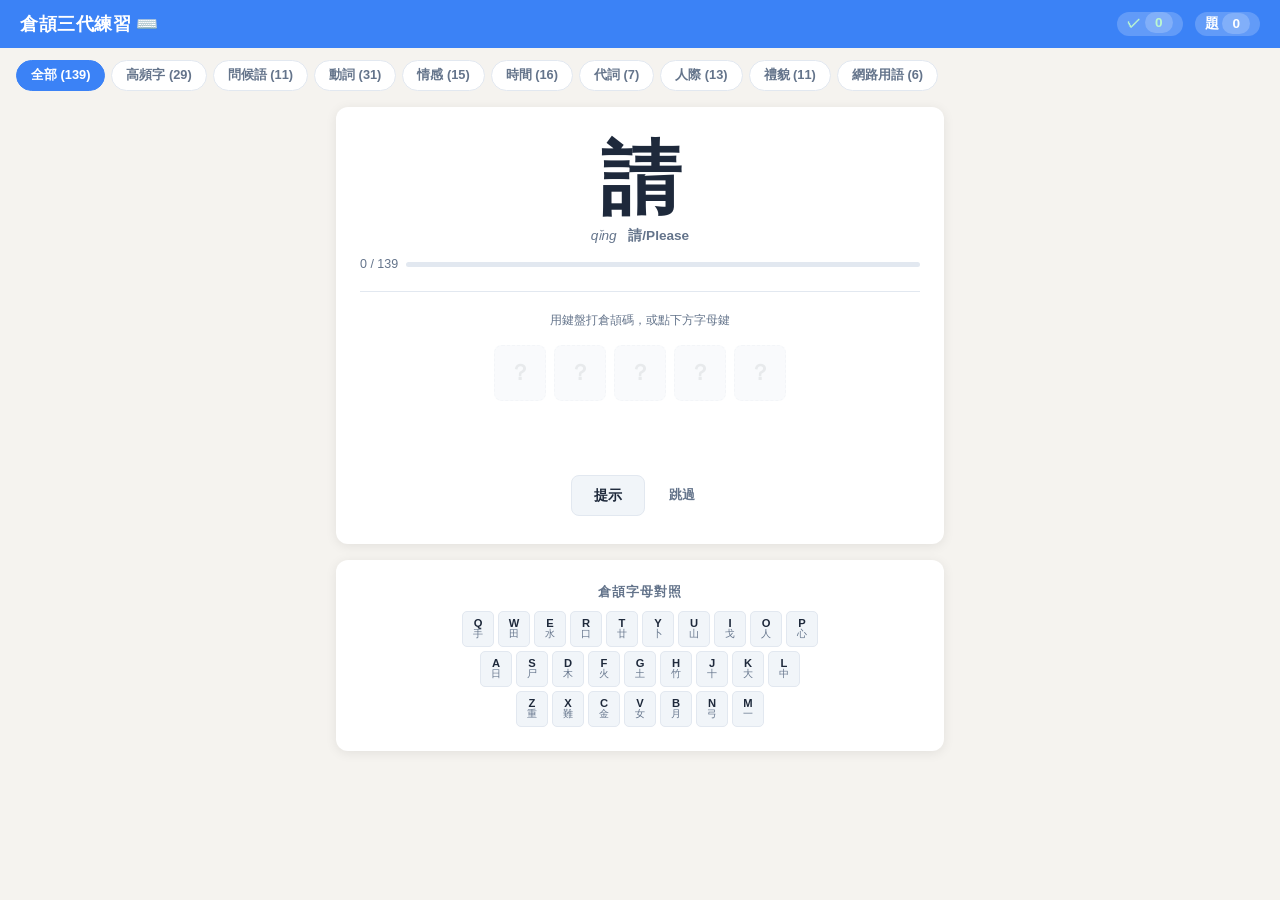
==== commit 3890ea2b: "Show Cangjie radical characters instead of English letters Code slots now display the actual 倉頡部首 (e" ====
--- a/index.html
+++ b/index.html
@@ -165,8 +165,8 @@
       align-items: center;
     }
     .code-key {
-      width: 44px;
-      height: 44px;
+      width: 52px;
+      height: 56px;
       border-radius: 8px;
       background: var(--key-bg);
       border: 1.5px solid var(--border);
@@ -174,17 +174,21 @@
       flex-direction: column;
       align-items: center;
       justify-content: center;
-      font-size: .85rem;
-      font-weight: 700;
-      text-transform: uppercase;
       transition: all .15s;
       position: relative;
-    }
-    .code-key .radical {
+      gap: 2px;
+    }
+    .code-key .radical-main {
+      font-size: 1.4rem;
+      font-weight: 700;
+      line-height: 1;
+    }
+    .code-key .key-letter {
       font-size: .6rem;
       color: var(--muted);
-      font-weight: 400;
-      margin-top: 1px;
+      font-weight: 500;
+      text-transform: uppercase;
+      letter-spacing: .5px;
     }
     .code-key.typed   { background: var(--key-active); border-color: var(--primary); color: var(--primary-dark); }
     .code-key.correct { background: var(--key-correct); border-color: var(--success); color: #15803d; }
@@ -774,6 +778,11 @@
 // ─────────────────────────────────────────────
 // Render code key slots
 // ─────────────────────────────────────────────
+function keySlotHTML(letter) {
+  const radical = CJ_KEYS[letter] || letter.toUpperCase();
+  return `<span class="radical-main">${radical}</span><span class="key-letter">${letter.toUpperCase()}</span>`;
+}
+
 function renderCodeSlots(code, typed, state) {
   elCode.innerHTML = '';
   const len = code.length;
@@ -783,21 +792,21 @@
     let cls = 'code-key';
     if (state === 'correct') {
       cls += ' correct';
-      div.innerHTML = `${letter.toUpperCase()}<span class="radical">${CJ_KEYS[letter] || ''}</span>`;
+      div.innerHTML = keySlotHTML(letter);
     } else if (state === 'wrong') {
       if (i < typed.length) {
         cls += typed[i] === letter ? ' correct' : ' wrong';
       } else {
         cls += ' empty';
       }
-      div.innerHTML = `${letter.toUpperCase()}<span class="radical">${CJ_KEYS[letter] || ''}</span>`;
+      div.innerHTML = keySlotHTML(letter);
     } else {
       if (i < typed.length) {
         cls += ' typed';
-        div.innerHTML = `${typed[i].toUpperCase()}<span class="radical">${CJ_KEYS[typed[i]] || ''}</span>`;
+        div.innerHTML = keySlotHTML(typed[i]);
       } else {
         cls += ' empty';
-        div.innerHTML = `<span style="opacity:.3">-</span>`;
+        div.innerHTML = `<span class="radical-main" style="opacity:.2">？</span>`;
       }
     }
     div.className = cls;
@@ -871,7 +880,8 @@
   updateHeader();
 
   if (isOK) {
-    elFB.textContent  = '✓ 正確！';
+    const radicals = [...code].map(k => CJ_KEYS[k] || k.toUpperCase()).join('');
+    elFB.textContent  = `✓ 正確！${radicals}`;
     elFB.className    = 'feedback correct';
     renderCodeSlots(code, typed, 'correct');
     litKeyboard([...code]);
@@ -888,8 +898,9 @@
 }
 
 function showReveal(code) {
-  const keys = [...code].map(k => `<strong>${k.toUpperCase()}</strong> ${CJ_KEYS[k] || ''}`).join(' ');
-  elReveal.innerHTML = `${code.toUpperCase()} （${[...code].map(k=>CJ_KEYS[k]||k).join('')}）`;
+  const radicals = [...code].map(k => CJ_KEYS[k] || k.toUpperCase()).join('');
+  const letters  = code.toUpperCase();
+  elReveal.innerHTML = `<strong>${radicals}</strong> <span style="font-size:.8rem;color:var(--muted)">(${letters})</span>`;
 }
 
 // ─────────────────────────────────────────────
@@ -911,9 +922,10 @@
 });
 
 elHint.addEventListener('click', () => {
-  const item  = queue[idx];
-  const first = item.code[0];
-  elFB.textContent = `提示：第一個字母是 ${first.toUpperCase()} (${CJ_KEYS[first] || first})`;
+  const item    = queue[idx];
+  const first   = item.code[0];
+  const radical = CJ_KEYS[first] || first.toUpperCase();
+  elFB.textContent = `提示：第一碼是「${radical}」(${first.toUpperCase()})`;
   elFB.className   = 'feedback hint';
   litKeyboard([first]);
   focusInput();
